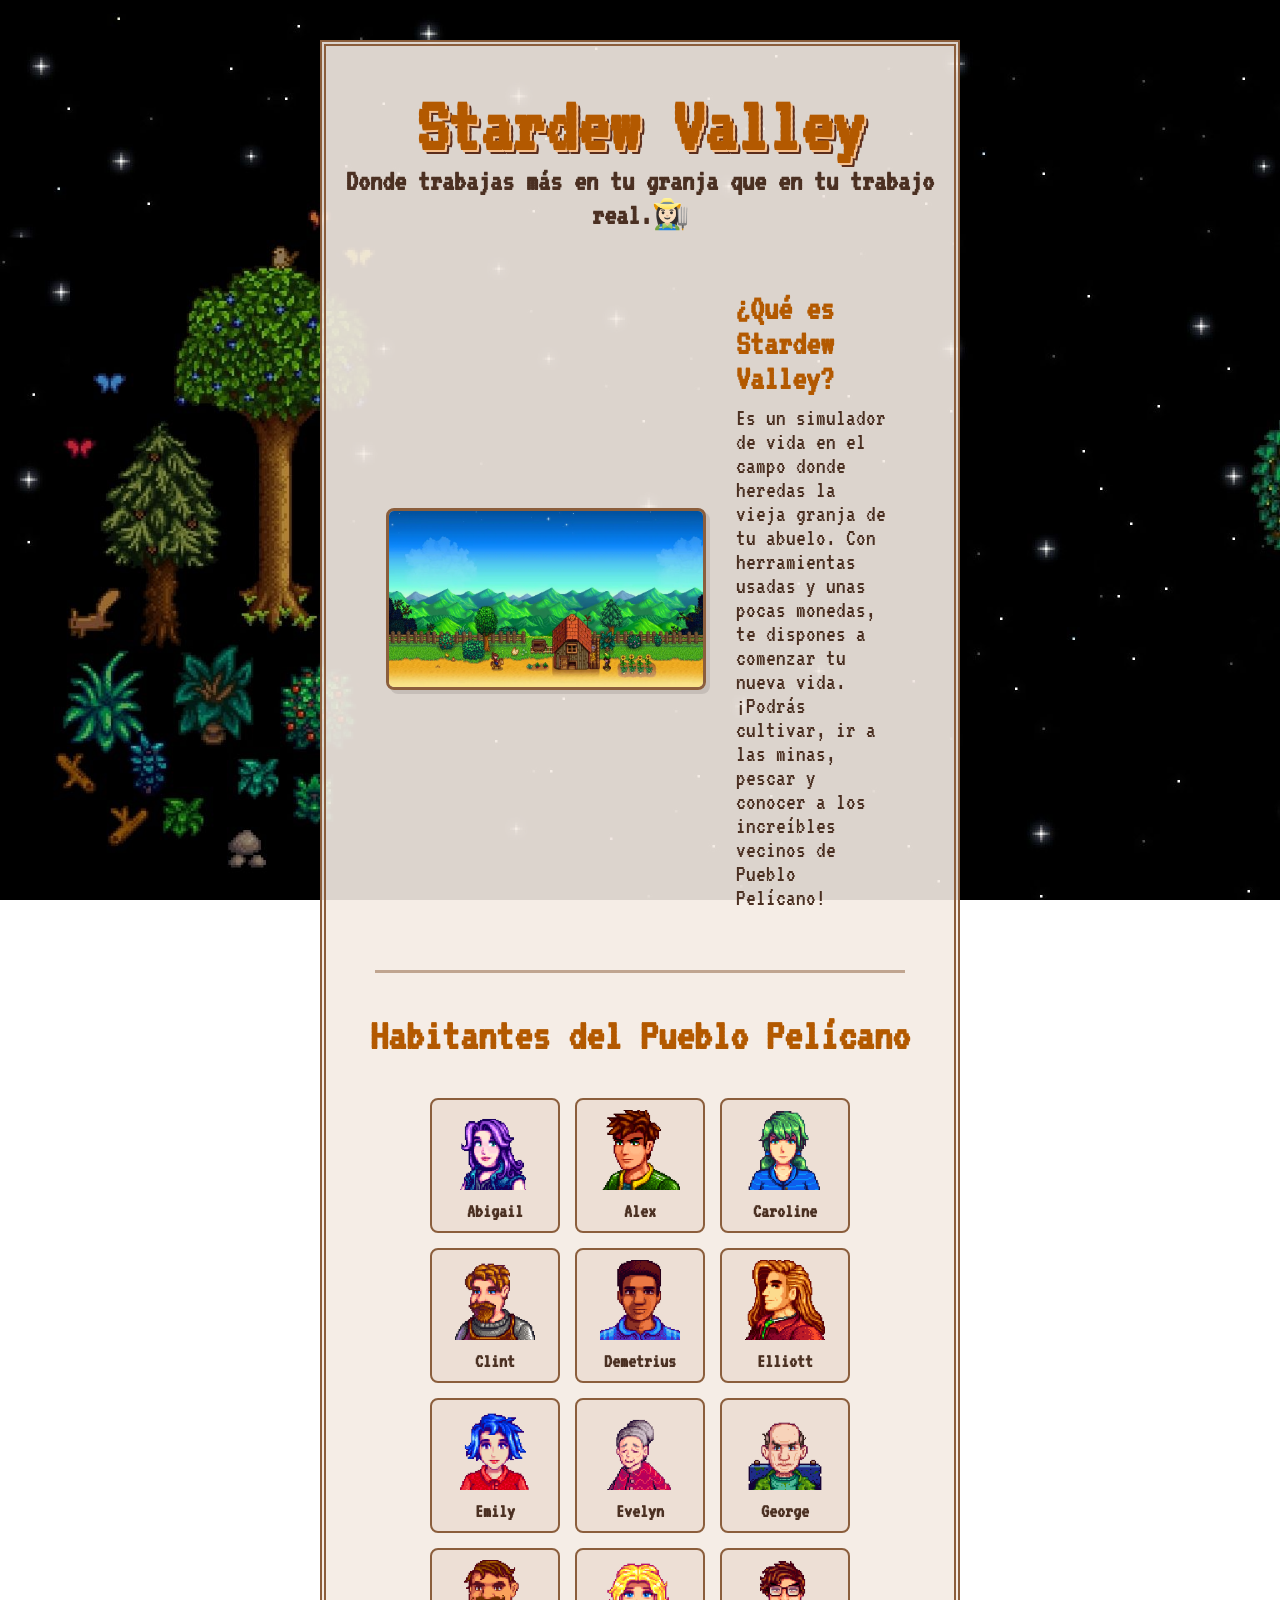
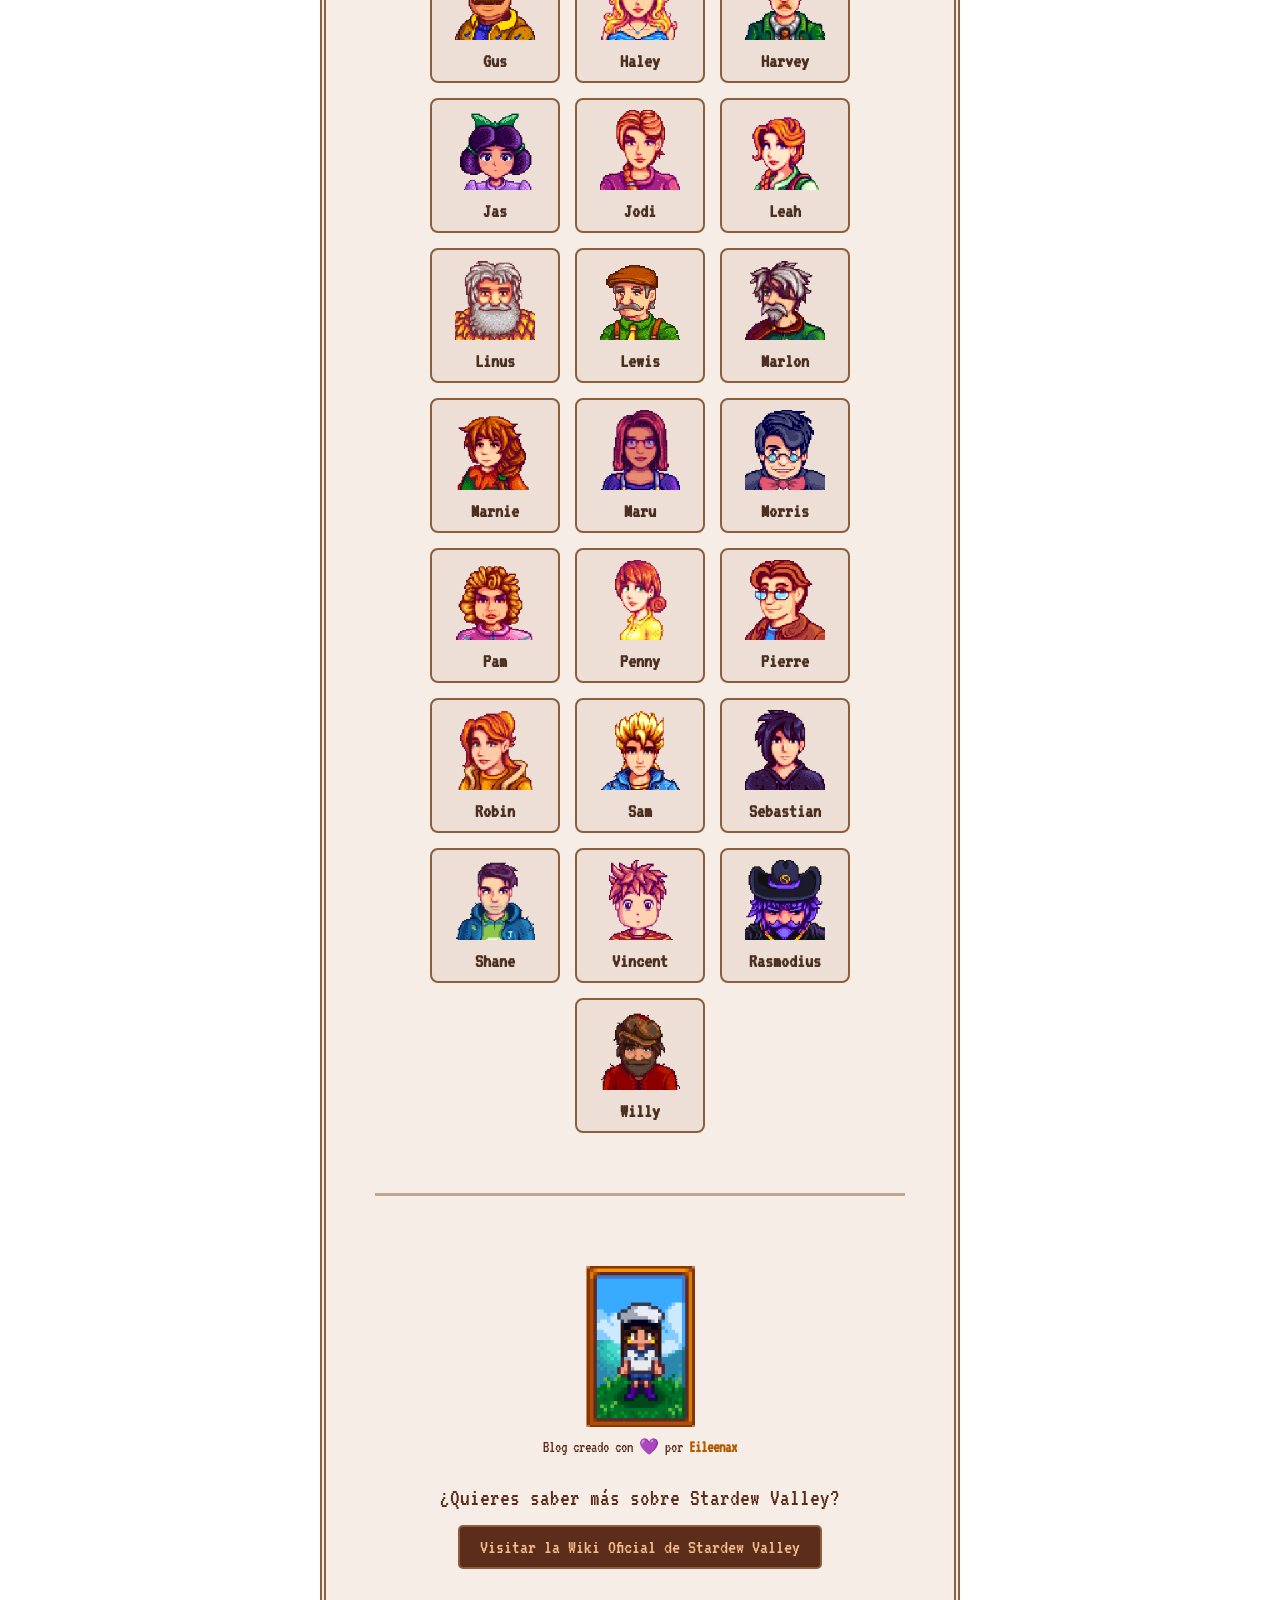
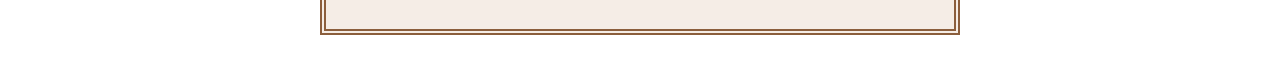
==== index.html @ e1ca267d "estructura principal" ====
<!DOCTYPE html>
<html lang="en">
  <head>
    <meta charset="UTF-8" />
    <meta name="viewport" content="width=device-width, initial-scale=1.0" />
    <title>Stardew Valley</title>
    <link rel="preconnect" href="https://fonts.googleapis.com" />
    <link rel="preconnect" href="https://fonts.gstatic.com" crossorigin />
    <link
      href="https://fonts.googleapis.com/css2?family=VT323&display=swap"
      rel="stylesheet"
    />
    <style>
      * {
        margin: 0; /*para que no haya ningun márgen raro*/
        padding: 0;
        box-sizing: border-box;
      }

      body,
      html {
        background-image: url("imagenes/wp6659276-stardew-valley-desktop-wallpapers.jpg");
        background-size: cover;
        background-attachment: fixed; /* 'fixed' para que mi fondo no se mueva para abajo y quede estático */
        width: 100%;
        min-height: 100vh;
        font-family: "VT323", monospace;
      }

      .div-container {
        /* contenedor principal del blog */
        display: flex;
        flex-direction: column;
        align-items: center;
        width: 50%;
        margin: 40px auto;
        padding: 40px 20px;
        background-color: rgba(
          244,
          236,
          228,
          0.9
        ); /* el color semitransparente para que se vea un poco mi fondo*/
        border: 6px double #8b5e3c; /* bordecito doble para que parezca un cuadro*/
        color: #5c2d1b;
        min-height: 100vh;
      }

      h1 {
        /* título principal con text shadow para que parezca el logo original*/
        font-size: 80px;
        color: #b35900;
        text-shadow: 2px 2px 0px #f7c18e, 4px 4px 0px #5c2d1b;
        text-align: center;
      }

      h2.subtitulo {
        font-size: 30px;
        color: #4b3022;
        margin-bottom: 20px;
        text-align: center;
      }

      /* información principal y la imagen al lado utilizando una flexbox */
      .seccion-info {
        display: flex;
        align-items: center;
        gap: 30px;
        margin-top: 20px;
        padding: 20px 40px;
      }

      .imagen-lateral img {
        width: 320px;
        border: 3px solid #8b5e3c;
        border-radius: 8px;
        box-shadow: 4px 4px 0px rgba(0, 0, 0, 0.1);
      }

      .texto-info {
        text-align: left;
        color: #4b3022;
        font-size: 24px;
      }

      .texto-info h3 {
        color: #b35900;
        font-size: 35px;
        margin-bottom: 10px;
      }

      .separador {
        /* línea marrón para separar secciones */
        border: 0;
        height: 3px;
        background: #8b5e3c;
        margin: 40px auto;
        width: 90%;
        opacity: 0.5;
      }

      .titulo-personajes {
        color: #b35900;
        font-size: 45px;
        margin-bottom: 20px;
      }

      .contenedor-personajes {
        /*galeria de personajes, usando flex wrap para que pasen de fila automático */
        display: flex;
        flex-wrap: wrap;
        justify-content: center;
        gap: 15px;
        width: 100%;
        padding: 20px;
      }

      .tarjeta {
        /* diseño de cada tarjetita de cada personaje */
        background-color: rgba(139, 69, 19, 0.08);
        border: 2px solid #8b5e3c;
        border-radius: 8px;
        padding: 10px;
        width: 130px;
        text-align: center;
        transition: all 0.3s ease; /* transición suave para el efecto hover */
        cursor: pointer;
      }

      .tarjeta:hover {
        /*efecto al pasar el mouse */
        transform: translateY(-10px); /* se levanta un poco */
        background-color: #fff1ad; /* color de fondo amarillito cuando se levanta la tarjeta */
        box-shadow: 0px 10px 15px rgba(0, 0, 0, 0.2);
        border-color: #b35900;
      }

      .tarjeta img {
        /* 'pixelated': evita que la imagen al agrandarse se vea borrosa*/
        width: 80px;
        image-rendering: pixelated;
      }

      .tarjeta p {
        margin-top: 8px;
        color: #4b3022;
        font-size: 20px;
        font-weight: bold;
      }

      .tarjeta:hover p {
        color: #b35900; /* el color del nombre cuando pasa el mouse por encima  */
      }

      .pie-de-pagina {
        /* estilo del footer */
        margin-top: 30px;
        padding-bottom: 20px;
        width: 100%;
        text-align: center;
      }

      .mi-perfil {
        /*mi enlace a github*/
        display: flex;
        flex-direction: column;
        align-items: center;
        gap: 10px;
        margin-bottom: 30px;
      }

      .avatar-autor {
        /* imagen de mi personaje*/
        width: 80px;
        height: auto;
        image-rendering: pixelated;
        border: 2px solid #8b5e3c;
        border-radius: 50%;
        background-color: rgba(255, 255, 255, 0.3);
        padding: 5px;
      }

      .mi-perfil a {
        color: #b35900;
        text-decoration: none; /*le quito el subrayado azul feo q trae por defecto*/
        font-weight: bold; /* negrita*/
        border-bottom: 2px solid transparent; /*crea un borde invisible debajo del nombre*/
        transition: 0.3s; /* que la transición del color y el borde sea de 0.3seg, osea, suave*/
      }

      .mi-perfil a:hover {
        /*linea q aparece debajo de mi nombre al pasar el mouse*/
        border-bottom: 2px solid #b35900;
      }

      .wiki-info p {
        font-size: 24px;
        margin-bottom: 15px;
      }

      .boton-wiki {
        /* botón para ir a la wiki*/
        display: inline-block;
        background-color: #5c2d1b;
        color: #f7c18e !important;
        padding: 10px 20px;
        text-decoration: none;
        border-radius: 5px;
        border: 2px solid #8b5e3c;
        font-size: 20px;
        transition: 0.3s;
      }

      .boton-wiki:hover {
        background-color: #b35900;
        transform: scale(1.1); /*efecto de pulso al pasar el mouse */
      }
    </style>
  </head>
  <body>
    <div class="div-container">
      <h1>Stardew Valley</h1>
      <h2 class="subtitulo">
        Donde trabajas más en tu granja que en tu trabajo real.👩🏻‍🌾
      </h2>

      <section class="seccion-info">
        <div class="imagen-lateral">
          <img
            src="imagenes/stardew-valley-1920-x-1080-background-m8ab866rcwsuisuk.jpg"
            alt="Granja"
          />
        </div>
        <div class="texto-info">
          <h3>¿Qué es Stardew Valley?</h3>
          <p>
            Es un simulador de vida en el campo donde heredas la vieja granja de
            tu abuelo. Con herramientas usadas y unas pocas monedas, te dispones
            a comenzar tu nueva vida.
          </p>
          <p>
            ¡Podrás cultivar, ir a las minas, pescar y conocer a los increíbles
            vecinos de Pueblo Pelícano!
          </p>
        </div>
      </section>

      <hr class="separador" />

      <h2 class="titulo-personajes">Habitantes del Pueblo Pelícano</h2>

      <div class="contenedor-personajes">
        <div class="tarjeta">
          <img src="imagenes/120px-Abigail_Blush.png" />
          <p>Abigail</p>
        </div>
        <div class="tarjeta">
          <img src="imagenes/120px-Alex_Neutral.png" />
          <p>Alex</p>
        </div>
        <div class="tarjeta">
          <img src="imagenes/120px-Caroline_Neutral.png" />
          <p>Caroline</p>
        </div>
        <div class="tarjeta">
          <img src="imagenes/120px-Clint.png" />
          <p>Clint</p>
        </div>
        <div class="tarjeta">
          <img src="imagenes/120px-Demetrius_Neutral.png" />
          <p>Demetrius</p>
        </div>
        <div class="tarjeta">
          <img src="imagenes/120px-Elliott_Neutral.png" />
          <p>Elliott</p>
        </div>
        <div class="tarjeta">
          <img src="imagenes/120px-Emily_Neutral.png" />
          <p>Emily</p>
        </div>
        <div class="tarjeta">
          <img src="imagenes/120px-Evelyn_Neutral.png" />
          <p>Evelyn</p>
        </div>
        <div class="tarjeta">
          <img src="imagenes/120px-George.png" />
          <p>George</p>
        </div>
        <div class="tarjeta">
          <img src="imagenes/120px-Gus_Neutral.png" />
          <p>Gus</p>
        </div>
        <div class="tarjeta">
          <img src="imagenes/120px-Haley_Neutral.png" />
          <p>Haley</p>
        </div>
        <div class="tarjeta">
          <img src="imagenes/120px-Harvey_Neutral.png" />
          <p>Harvey</p>
        </div>
        <div class="tarjeta">
          <img src="imagenes/120px-Jas_Neutral.png" />
          <p>Jas</p>
        </div>
        <div class="tarjeta">
          <img src="imagenes/120px-Jodi_Neutral.png" />
          <p>Jodi</p>
        </div>
        <div class="tarjeta">
          <img src="imagenes/120px-Leah_Neutral.png" />
          <p>Leah</p>
        </div>
        <div class="tarjeta">
          <img src="imagenes/120px-Linus.png" />
          <p>Linus</p>
        </div>
        <div class="tarjeta">
          <img src="imagenes/Lewis.png" />
          <p>Lewis</p>
        </div>
        <div class="tarjeta">
          <img src="imagenes/120px-Marlon.png" />
          <p>Marlon</p>
        </div>
        <div class="tarjeta">
          <img src="imagenes/120px-Marnie_Neutral.png" />
          <p>Marnie</p>
        </div>
        <div class="tarjeta">
          <img src="imagenes/120px-Maru_Neutral.png" />
          <p>Maru</p>
        </div>
        <div class="tarjeta">
          <img src="imagenes/120px-Morris.png" />
          <p>Morris</p>
        </div>
        <div class="tarjeta">
          <img src="imagenes/120px-Pam_Neutral.png" />
          <p>Pam</p>
        </div>
        <div class="tarjeta">
          <img src="imagenes/120px-Penny_Neutral.png" />
          <p>Penny</p>
        </div>
        <div class="tarjeta">
          <img src="imagenes/120px-Pierre.png" />
          <p>Pierre</p>
        </div>
        <div class="tarjeta">
          <img src="imagenes/120px-Robin_Neutral.png" />
          <p>Robin</p>
        </div>
        <div class="tarjeta">
          <img src="imagenes/120px-Sam_Neutral.png" />
          <p>Sam</p>
        </div>
        <div class="tarjeta">
          <img src="imagenes/120px-Sebastian.png" />
          <p>Sebastian</p>
        </div>
        <div class="tarjeta">
          <img src="imagenes/120px-Shane_Neutral.png" />
          <p>Shane</p>
        </div>
        <div class="tarjeta">
          <img src="imagenes/120px-Vincent_Neutral.png" />
          <p>Vincent</p>
        </div>
        <div class="tarjeta">
          <img src="imagenes/120px-Wizard.png" />
          <p>Rasmodius</p>
        </div>
        <div class="tarjeta">
          <img src="imagenes/120px-Willy.png" />
          <p>Willy</p>
        </div>
      </div>
      <hr class="separador" />

      <footer class="pie-de-pagina">
        <div class="mi-perfil">
          <img src="imagenes/Eileen.png" alt="Mi avatar" />
          <p>
            Blog creado con 💜 por
            <a href="https://github.com/Eileenax" target="_blank">Eileenax</a>
          </p>
        </div>

        <div class="wiki-info">
          <p>¿Quieres saber más sobre Stardew Valley?</p>
          <a
            href="https://es.stardewvalleywiki.com/Stardew_Valley_Wiki"
            target="_blank"
            class="boton-wiki"
          >
            Visitar la Wiki Oficial de Stardew Valley
          </a>
        </div>
      </footer>
    </div>
  </body>
</html>
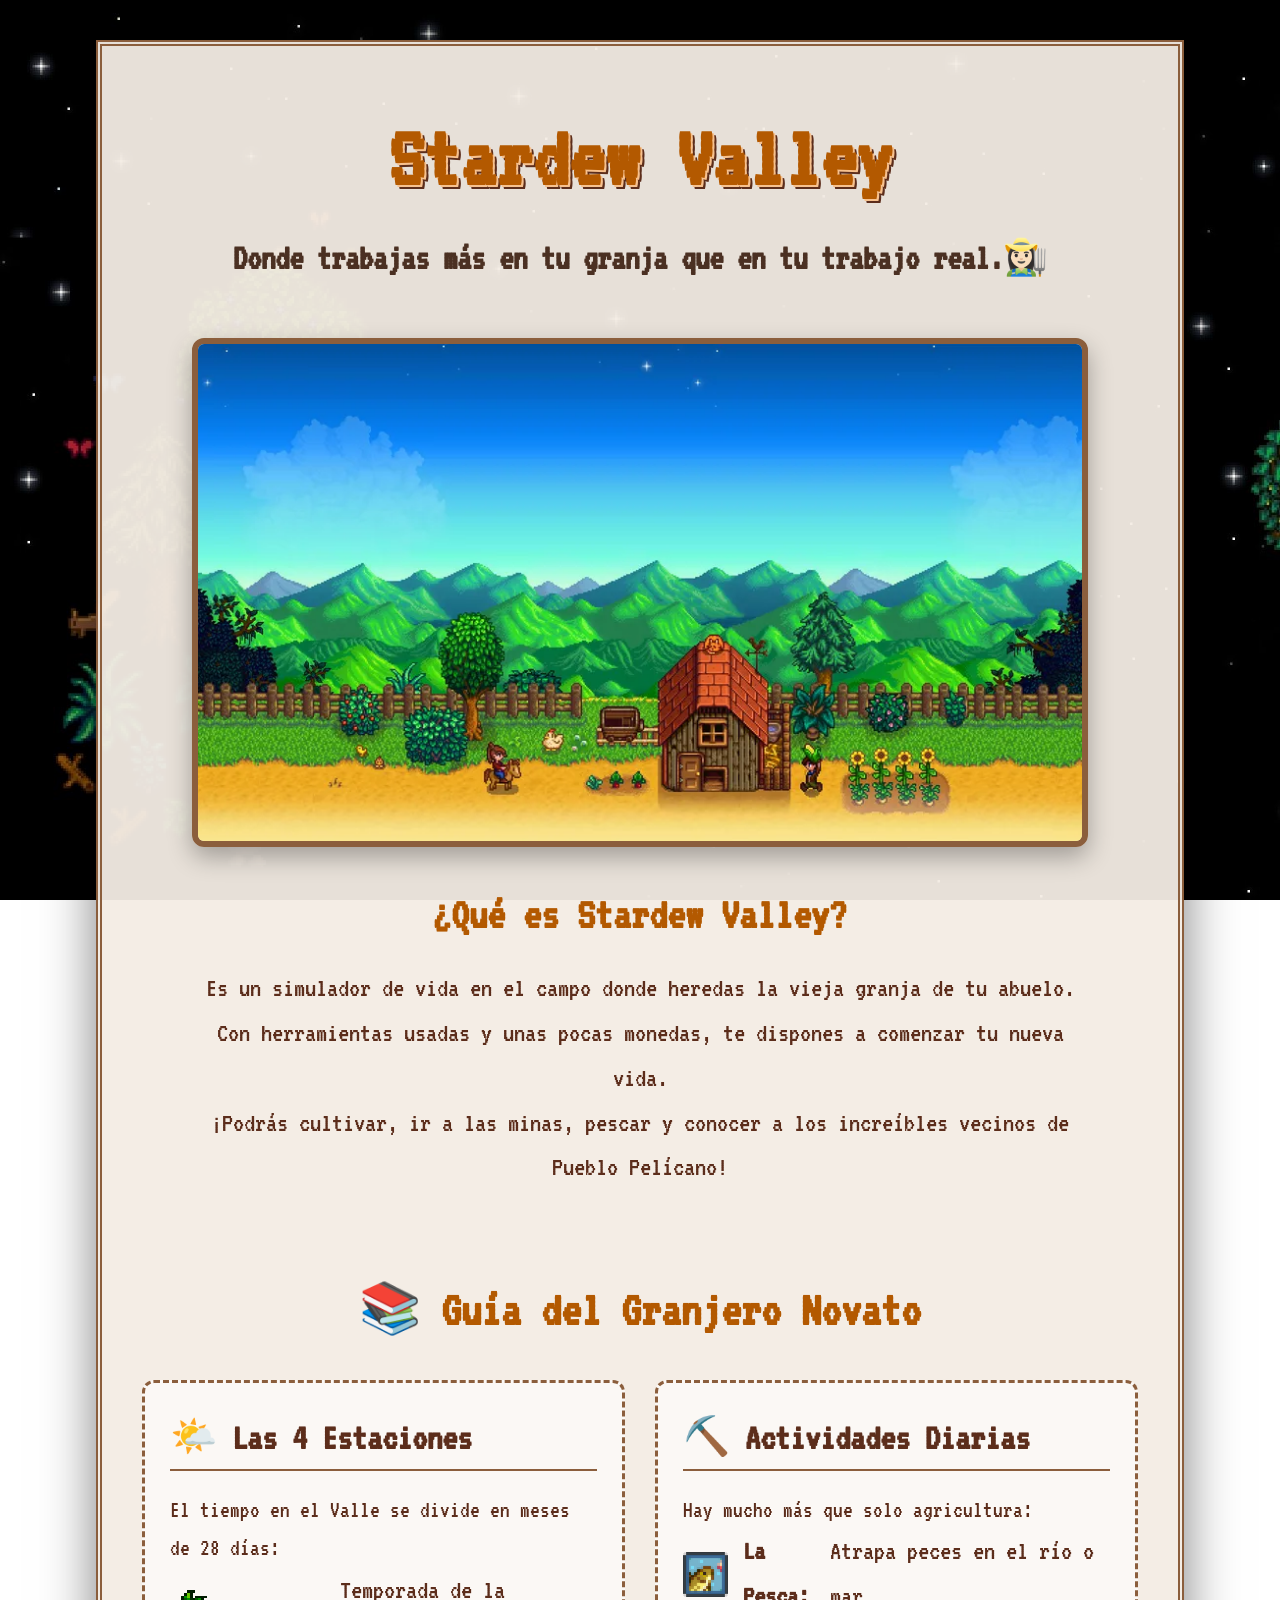
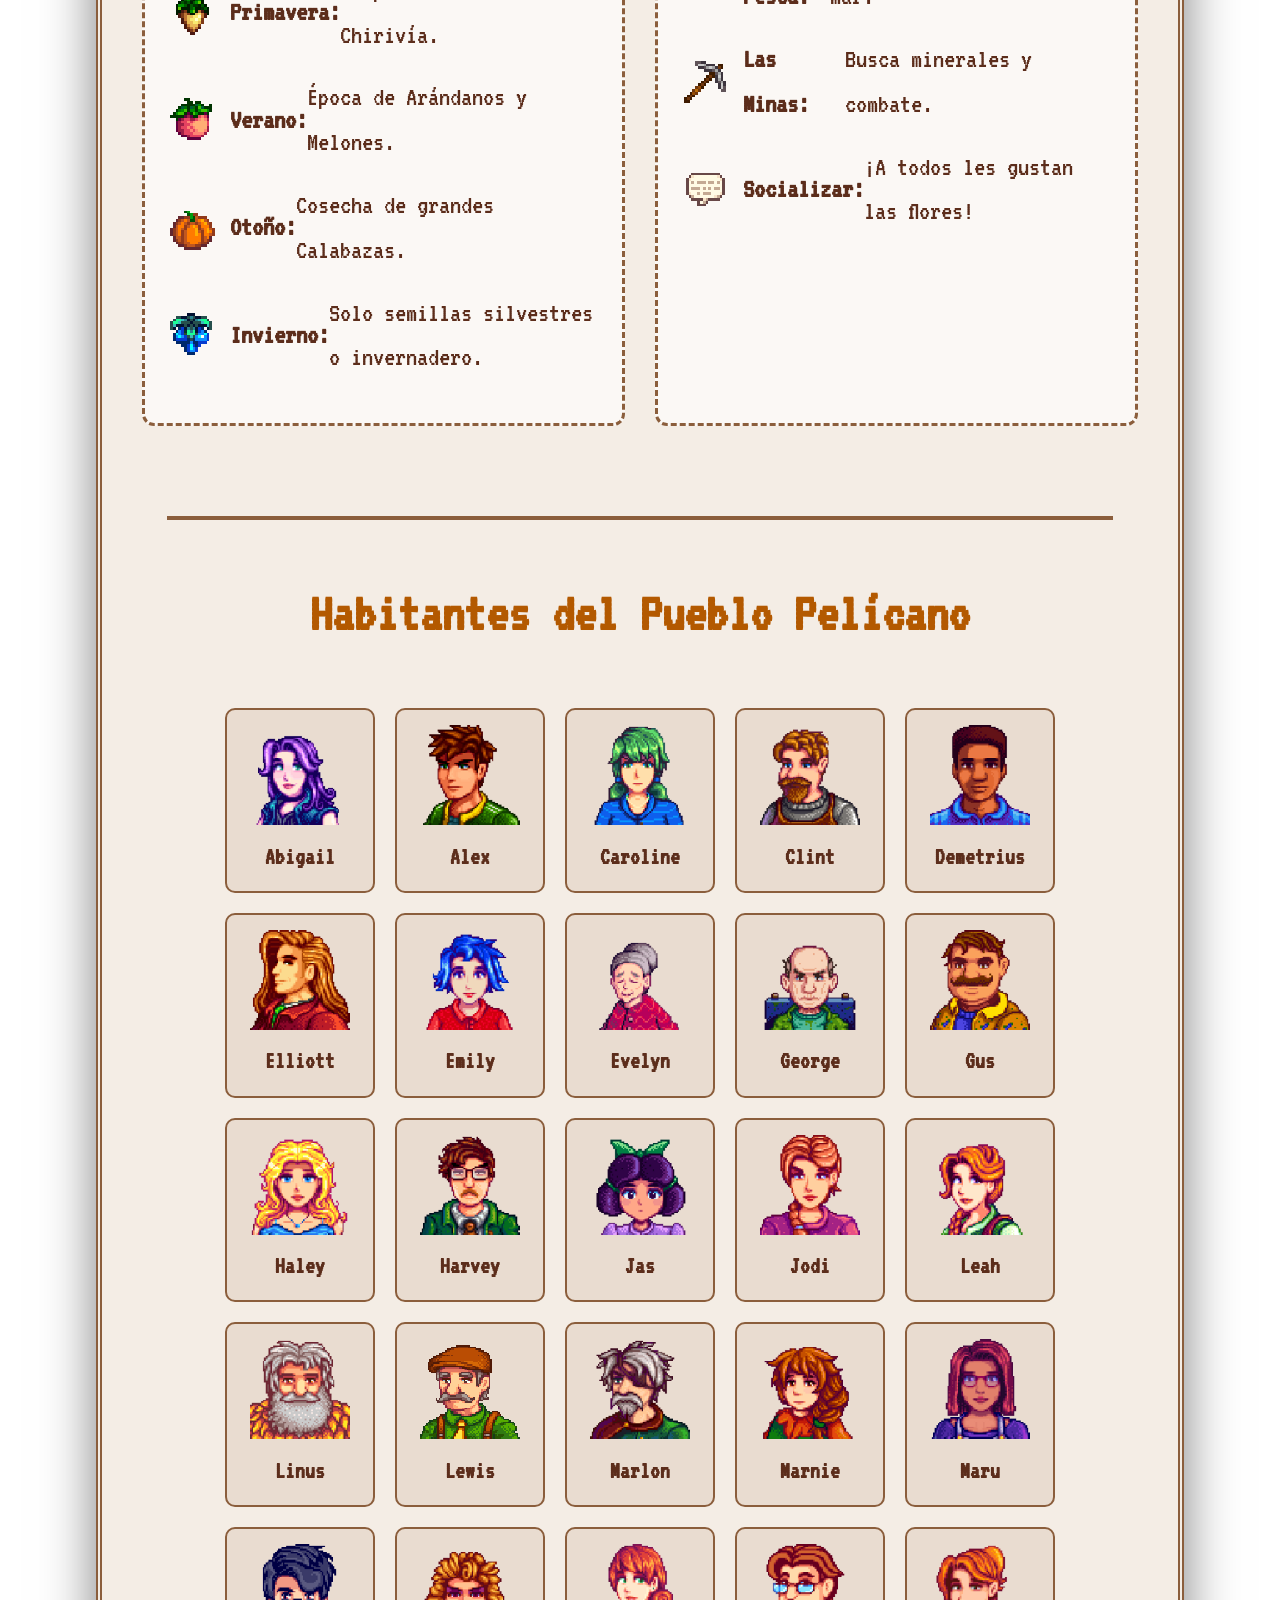
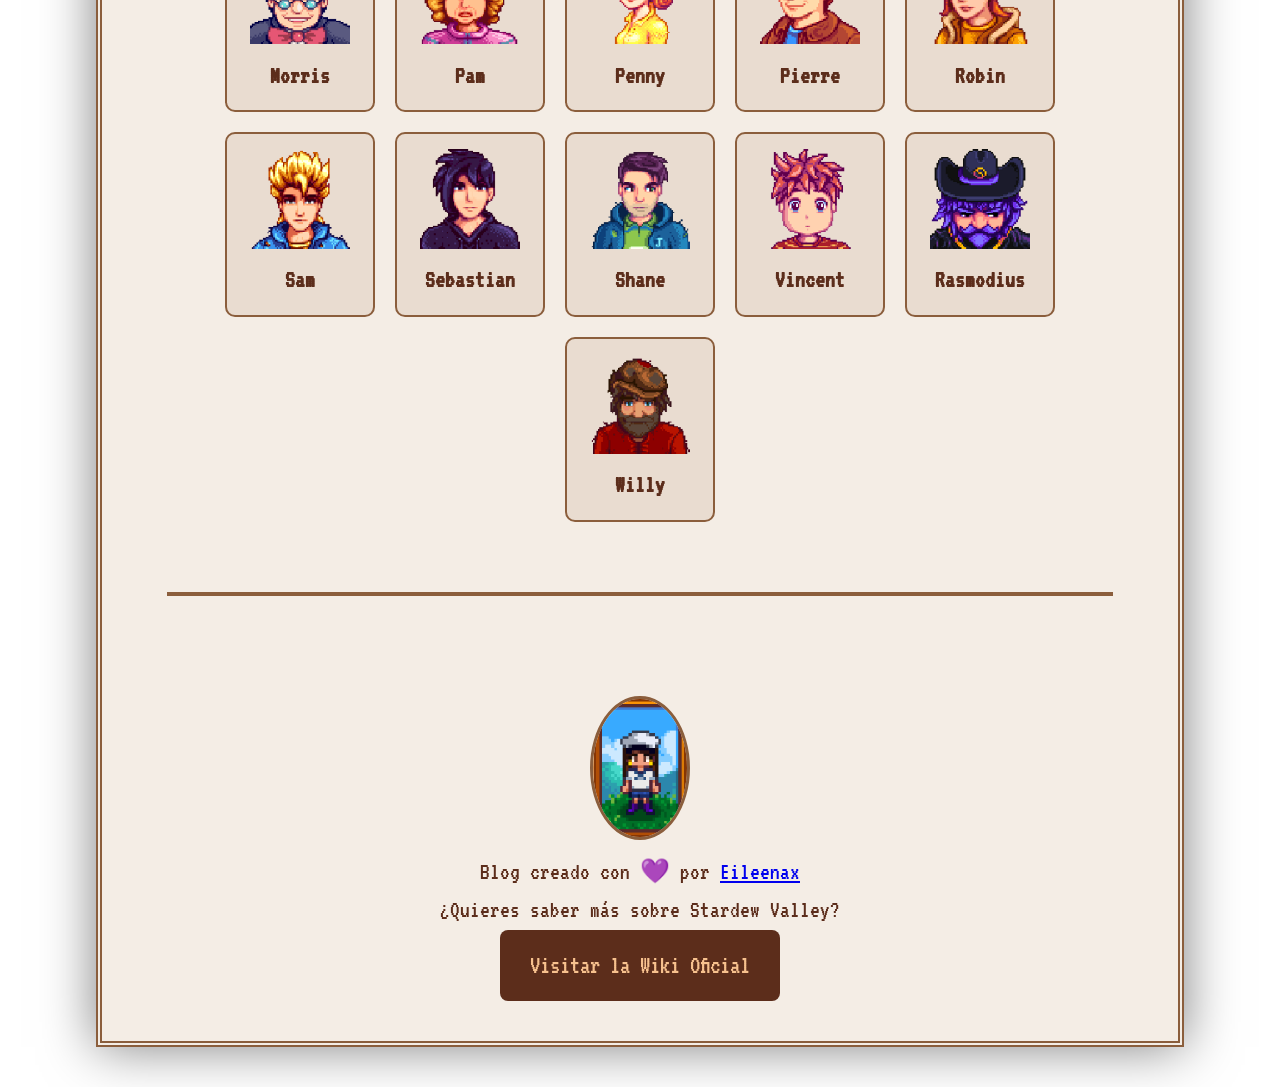
==== commit aed436cd: "nueva sección complementaria información stardew" ====
--- a/index.html
+++ b/index.html
@@ -1,221 +1,16 @@
-<!DOCTYPE html>
+<!doctype html>
 <html lang="en">
   <head>
     <meta charset="UTF-8" />
     <meta name="viewport" content="width=device-width, initial-scale=1.0" />
     <title>Stardew Valley</title>
+    <link rel="stylesheet" href="style.css" />
     <link rel="preconnect" href="https://fonts.googleapis.com" />
     <link rel="preconnect" href="https://fonts.gstatic.com" crossorigin />
     <link
       href="https://fonts.googleapis.com/css2?family=VT323&display=swap"
       rel="stylesheet"
     />
-    <style>
-      * {
-        margin: 0; /*para que no haya ningun márgen raro*/
-        padding: 0;
-        box-sizing: border-box;
-      }
-
-      body,
-      html {
-        background-image: url("imagenes/wp6659276-stardew-valley-desktop-wallpapers.jpg");
-        background-size: cover;
-        background-attachment: fixed; /* 'fixed' para que mi fondo no se mueva para abajo y quede estático */
-        width: 100%;
-        min-height: 100vh;
-        font-family: "VT323", monospace;
-      }
-
-      .div-container {
-        /* contenedor principal del blog */
-        display: flex;
-        flex-direction: column;
-        align-items: center;
-        width: 50%;
-        margin: 40px auto;
-        padding: 40px 20px;
-        background-color: rgba(
-          244,
-          236,
-          228,
-          0.9
-        ); /* el color semitransparente para que se vea un poco mi fondo*/
-        border: 6px double #8b5e3c; /* bordecito doble para que parezca un cuadro*/
-        color: #5c2d1b;
-        min-height: 100vh;
-      }
-
-      h1 {
-        /* título principal con text shadow para que parezca el logo original*/
-        font-size: 80px;
-        color: #b35900;
-        text-shadow: 2px 2px 0px #f7c18e, 4px 4px 0px #5c2d1b;
-        text-align: center;
-      }
-
-      h2.subtitulo {
-        font-size: 30px;
-        color: #4b3022;
-        margin-bottom: 20px;
-        text-align: center;
-      }
-
-      /* información principal y la imagen al lado utilizando una flexbox */
-      .seccion-info {
-        display: flex;
-        align-items: center;
-        gap: 30px;
-        margin-top: 20px;
-        padding: 20px 40px;
-      }
-
-      .imagen-lateral img {
-        width: 320px;
-        border: 3px solid #8b5e3c;
-        border-radius: 8px;
-        box-shadow: 4px 4px 0px rgba(0, 0, 0, 0.1);
-      }
-
-      .texto-info {
-        text-align: left;
-        color: #4b3022;
-        font-size: 24px;
-      }
-
-      .texto-info h3 {
-        color: #b35900;
-        font-size: 35px;
-        margin-bottom: 10px;
-      }
-
-      .separador {
-        /* línea marrón para separar secciones */
-        border: 0;
-        height: 3px;
-        background: #8b5e3c;
-        margin: 40px auto;
-        width: 90%;
-        opacity: 0.5;
-      }
-
-      .titulo-personajes {
-        color: #b35900;
-        font-size: 45px;
-        margin-bottom: 20px;
-      }
-
-      .contenedor-personajes {
-        /*galeria de personajes, usando flex wrap para que pasen de fila automático */
-        display: flex;
-        flex-wrap: wrap;
-        justify-content: center;
-        gap: 15px;
-        width: 100%;
-        padding: 20px;
-      }
-
-      .tarjeta {
-        /* diseño de cada tarjetita de cada personaje */
-        background-color: rgba(139, 69, 19, 0.08);
-        border: 2px solid #8b5e3c;
-        border-radius: 8px;
-        padding: 10px;
-        width: 130px;
-        text-align: center;
-        transition: all 0.3s ease; /* transición suave para el efecto hover */
-        cursor: pointer;
-      }
-
-      .tarjeta:hover {
-        /*efecto al pasar el mouse */
-        transform: translateY(-10px); /* se levanta un poco */
-        background-color: #fff1ad; /* color de fondo amarillito cuando se levanta la tarjeta */
-        box-shadow: 0px 10px 15px rgba(0, 0, 0, 0.2);
-        border-color: #b35900;
-      }
-
-      .tarjeta img {
-        /* 'pixelated': evita que la imagen al agrandarse se vea borrosa*/
-        width: 80px;
-        image-rendering: pixelated;
-      }
-
-      .tarjeta p {
-        margin-top: 8px;
-        color: #4b3022;
-        font-size: 20px;
-        font-weight: bold;
-      }
-
-      .tarjeta:hover p {
-        color: #b35900; /* el color del nombre cuando pasa el mouse por encima  */
-      }
-
-      .pie-de-pagina {
-        /* estilo del footer */
-        margin-top: 30px;
-        padding-bottom: 20px;
-        width: 100%;
-        text-align: center;
-      }
-
-      .mi-perfil {
-        /*mi enlace a github*/
-        display: flex;
-        flex-direction: column;
-        align-items: center;
-        gap: 10px;
-        margin-bottom: 30px;
-      }
-
-      .avatar-autor {
-        /* imagen de mi personaje*/
-        width: 80px;
-        height: auto;
-        image-rendering: pixelated;
-        border: 2px solid #8b5e3c;
-        border-radius: 50%;
-        background-color: rgba(255, 255, 255, 0.3);
-        padding: 5px;
-      }
-
-      .mi-perfil a {
-        color: #b35900;
-        text-decoration: none; /*le quito el subrayado azul feo q trae por defecto*/
-        font-weight: bold; /* negrita*/
-        border-bottom: 2px solid transparent; /*crea un borde invisible debajo del nombre*/
-        transition: 0.3s; /* que la transición del color y el borde sea de 0.3seg, osea, suave*/
-      }
-
-      .mi-perfil a:hover {
-        /*linea q aparece debajo de mi nombre al pasar el mouse*/
-        border-bottom: 2px solid #b35900;
-      }
-
-      .wiki-info p {
-        font-size: 24px;
-        margin-bottom: 15px;
-      }
-
-      .boton-wiki {
-        /* botón para ir a la wiki*/
-        display: inline-block;
-        background-color: #5c2d1b;
-        color: #f7c18e !important;
-        padding: 10px 20px;
-        text-decoration: none;
-        border-radius: 5px;
-        border: 2px solid #8b5e3c;
-        font-size: 20px;
-        transition: 0.3s;
-      }
-
-      .boton-wiki:hover {
-        background-color: #b35900;
-        transform: scale(1.1); /*efecto de pulso al pasar el mouse */
-      }
-    </style>
   </head>
   <body>
     <div class="div-container">
@@ -224,14 +19,14 @@
         Donde trabajas más en tu granja que en tu trabajo real.👩🏻‍🌾
       </h2>
 
-      <section class="seccion-info">
-        <div class="imagen-lateral">
+      <section class="seccion-visual-principal">
+        <div class="contenedor-imagen-grande">
           <img
             src="imagenes/stardew-valley-1920-x-1080-background-m8ab866rcwsuisuk.jpg"
-            alt="Granja"
+            alt="Granja Stardew Valley"
           />
         </div>
-        <div class="texto-info">
+        <div class="texto-info-centrado">
           <h3>¿Qué es Stardew Valley?</h3>
           <p>
             Es un simulador de vida en el campo donde heredas la vieja granja de
@@ -245,10 +40,55 @@
         </div>
       </section>
 
+      <section class="guia-granjero">
+        <h2 class="titulo-seccion">📚 Guía del Granjero Novato</h2>
+        <div class="bloques-guia">
+          <article class="tarjeta-guia">
+            <h3>🌤️ Las 4 Estaciones</h3>
+            <p>El tiempo en el Valle se divide en meses de 28 días:</p>
+            <ul>
+              <li>
+                <img src="imagenes/chirivia.png" alt="chirivia" />
+                <strong>Primavera:</strong> Temporada de la Chirivía.
+              </li>
+              <li>
+                <img src="imagenes/Melon.png" alt="melon" />
+                <strong>Verano:</strong> Época de Arándanos y Melones.
+              </li>
+              <li>
+                <img src="imagenes/Pumpkin.png" alt="calabaza" />
+                <strong>Otoño:</strong> Cosecha de grandes Calabazas.
+              </li>
+              <li>
+                <img src="imagenes/Crystal_Fruit.png" alt="fruta-invierno" />
+                <strong>Invierno:</strong> Solo semillas silvestres o
+                invernadero.
+              </li>
+            </ul>
+          </article>
+          <article class="tarjeta-guia">
+            <h3>⛏️ Actividades Diarias</h3>
+            <p>Hay mucho más que solo agricultura:</p>
+            <ul>
+              <li>
+                <img src="imagenes/pesca.png" alt="pesca" />
+                <strong>La Pesca:</strong> Atrapa peces en el río o mar.
+              </li>
+              <li>
+                <img src="imagenes/pico.png" alt="pico" />
+                <strong>Las Minas:</strong> Busca minerales y combate.
+              </li>
+              <li>
+                <img src="imagenes/social.png" alt="social" />
+                <strong>Socializar:</strong> ¡A todos les gustan las flores!
+              </li>
+            </ul>
+          </article>
+        </div>
+      </section>
+
       <hr class="separador" />
-
       <h2 class="titulo-personajes">Habitantes del Pueblo Pelícano</h2>
-
       <div class="contenedor-personajes">
         <div class="tarjeta">
           <img src="imagenes/120px-Abigail_Blush.png" />
@@ -375,26 +215,24 @@
           <p>Willy</p>
         </div>
       </div>
+
       <hr class="separador" />
-
       <footer class="pie-de-pagina">
         <div class="mi-perfil">
-          <img src="imagenes/Eileen.png" alt="Mi avatar" />
+          <img src="imagenes/Eileen.png" alt="Mi avatar" class="avatar-autor" />
           <p>
             Blog creado con 💜 por
             <a href="https://github.com/Eileenax" target="_blank">Eileenax</a>
           </p>
         </div>
-
         <div class="wiki-info">
           <p>¿Quieres saber más sobre Stardew Valley?</p>
           <a
             href="https://es.stardewvalleywiki.com/Stardew_Valley_Wiki"
             target="_blank"
             class="boton-wiki"
+            >Visitar la Wiki Oficial</a
           >
-            Visitar la Wiki Oficial de Stardew Valley
-          </a>
         </div>
       </footer>
     </div>
--- a/style.css
+++ b/style.css
@@ -0,0 +1,213 @@
+* {
+  margin: 0;
+  padding: 0;
+  box-sizing: border-box;
+}
+
+body,
+html {
+  background-image: url("imagenes/wp6659276-stardew-valley-desktop-wallpapers.jpg");
+  background-size: cover;
+  background-attachment: fixed;
+  width: 100%;
+  min-height: 100vh;
+  font-family: "VT323", monospace;
+  font-size: 24px;
+  line-height: 1.6;
+}
+
+.div-container {
+  display: flex;
+  flex-direction: column;
+  align-items: center;
+  width: 85%;
+  max-width: 1200px;
+  margin: 40px auto;
+  padding: 40px;
+  background-color: rgba(244, 236, 228, 0.95);
+  border: 6px double #8b5e3c;
+  color: #5c2d1b;
+  min-height: 100vh;
+  box-shadow: 0 0 50px rgba(0, 0, 0, 0.5);
+}
+
+h1 {
+  font-size: 90px;
+  color: #b35900;
+  text-shadow:
+    2px 2px 0px #f7c18e,
+    4px 4px 0px #5c2d1b;
+  text-align: center;
+}
+
+.subtitulo {
+  font-size: 36px;
+  color: #4b3022;
+  margin-bottom: 30px;
+  text-align: center;
+}
+
+.seccion-visual-principal {
+  width: 100%;
+  text-align: center;
+  margin-bottom: 40px;
+}
+
+.contenedor-imagen-grande img {
+  width: 90%;
+  max-width: 950px;
+  border: 6px solid #8b5e3c;
+  border-radius: 12px;
+  box-shadow: 0 10px 25px rgba(0, 0, 0, 0.3);
+  margin: 20px 0;
+}
+
+.texto-info-centrado {
+  max-width: 900px;
+  margin: 0 auto;
+  font-size: 28px;
+}
+
+.texto-info-centrado h3 {
+  color: #b35900;
+  font-size: 45px;
+  margin-bottom: 15px;
+}
+
+.guia-granjero {
+  width: 100%;
+  margin: 40px 0;
+}
+
+.titulo-seccion {
+  color: #b35900;
+  font-size: 50px;
+  margin-bottom: 30px;
+  text-align: center;
+}
+
+.bloques-guia {
+  display: flex;
+  flex-wrap: wrap;
+  gap: 30px;
+  justify-content: center;
+}
+
+.tarjeta-guia {
+  background-color: rgba(255, 255, 255, 0.6);
+  border: 3px dashed #8b5e3c;
+  padding: 25px;
+  border-radius: 12px;
+  flex: 1;
+  min-width: 320px;
+}
+
+.tarjeta-guia h3 {
+  color: #5c2d1b;
+  font-size: 38px;
+  margin-bottom: 20px;
+  border-bottom: 2px solid #8b5e3c;
+}
+
+.tarjeta-guia ul li {
+  display: flex;
+  align-items: center;
+  margin-bottom: 18px;
+  font-size: 28px;
+}
+
+.tarjeta-guia ul li img {
+  width: 45px;
+  height: 45px;
+  margin-right: 15px;
+  image-rendering: pixelated;
+}
+
+.separador {
+  border: 0;
+  height: 4px;
+  background: #8b5e3c;
+  margin: 50px auto;
+  width: 95%;
+}
+
+.titulo-personajes {
+  color: #b35900;
+  font-size: 55px;
+  margin-bottom: 30px;
+  text-align: center;
+}
+
+.contenedor-personajes {
+  display: flex;
+  flex-wrap: wrap;
+  justify-content: center;
+  gap: 20px;
+  padding: 20px;
+}
+
+.tarjeta {
+  background-color: rgba(139, 69, 19, 0.1);
+  border: 2px solid #8b5e3c;
+  border-radius: 10px;
+  padding: 15px;
+  width: 150px;
+  text-align: center;
+  transition: transform 0.3s;
+}
+
+.tarjeta:hover {
+  transform: scale(1.1);
+  background-color: #fff1ad;
+}
+
+.tarjeta img {
+  width: 100px;
+  image-rendering: pixelated;
+}
+
+.tarjeta p {
+  font-size: 24px;
+  font-weight: bold;
+}
+
+.pie-de-pagina {
+  margin-top: 50px;
+  text-align: center;
+}
+
+.avatar-autor {
+  width: 100px;
+  border-radius: 50%;
+  border: 3px solid #8b5e3c;
+  image-rendering: pixelated;
+}
+
+.boton-wiki {
+  display: inline-block;
+  background-color: #5c2d1b;
+  color: #f7c18e !important;
+  padding: 15px 30px;
+  text-decoration: none;
+  border-radius: 8px;
+  font-size: 26px;
+  transition: 0.3s;
+}
+
+.boton-wiki:hover {
+  background-color: #b35900;
+  transform: translateY(-5px);
+}
+
+@media (max-width: 768px) {
+  .div-container {
+    width: 95%;
+    padding: 20px;
+  }
+  h1 {
+    font-size: 50px;
+  }
+  .tarjeta-guia {
+    min-width: 100%;
+  }
+}
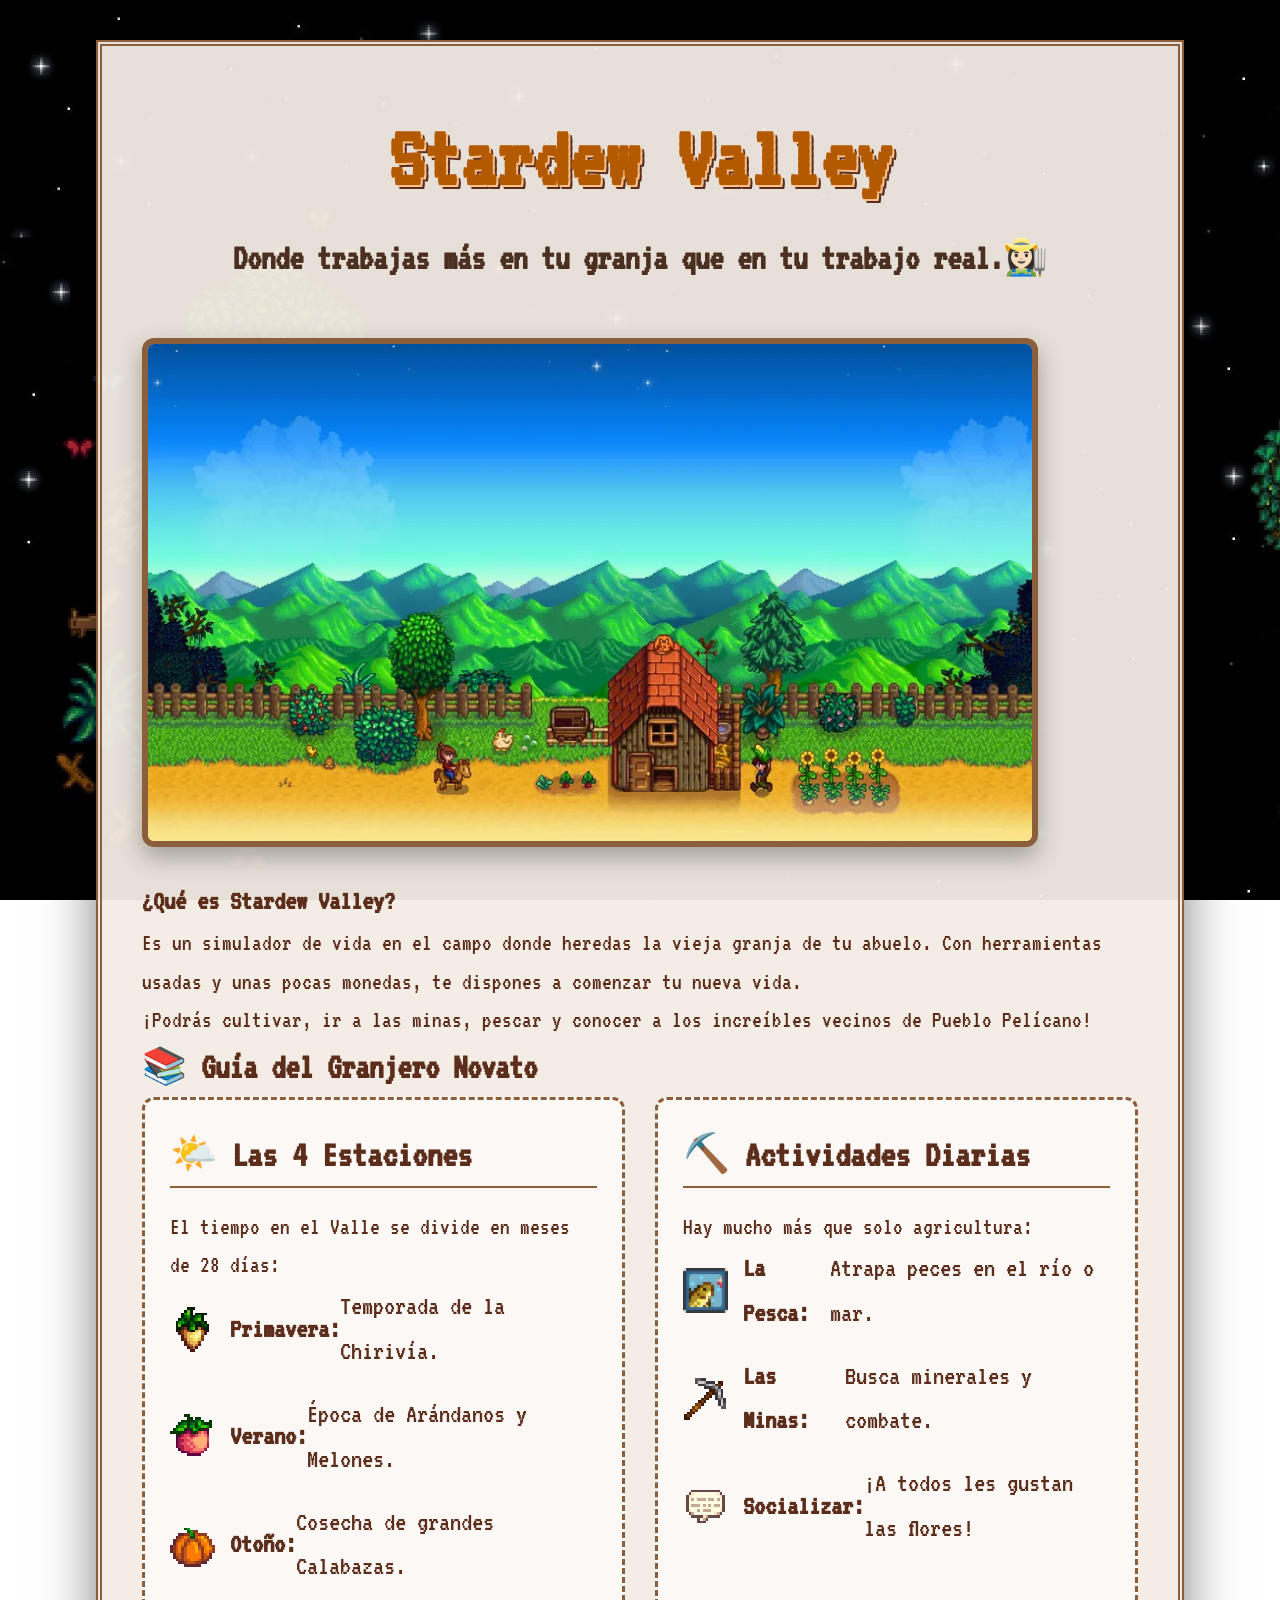
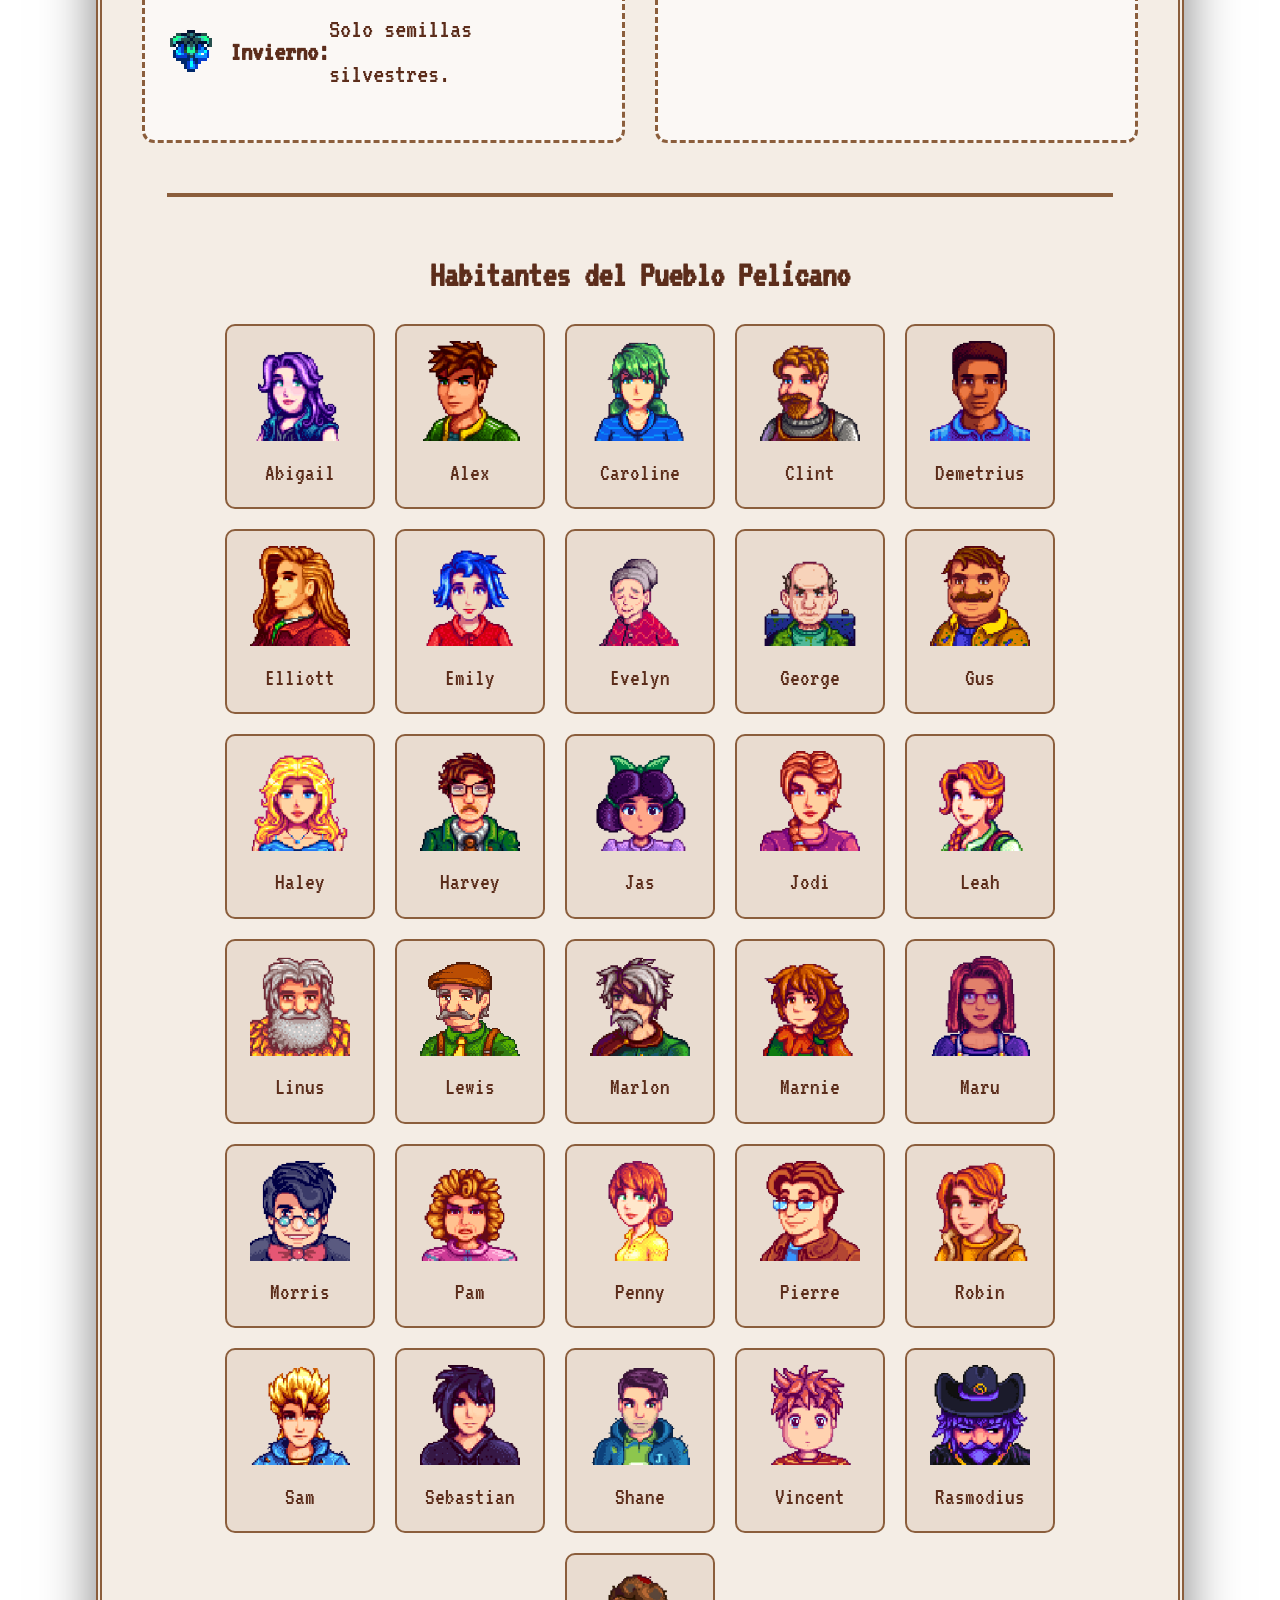
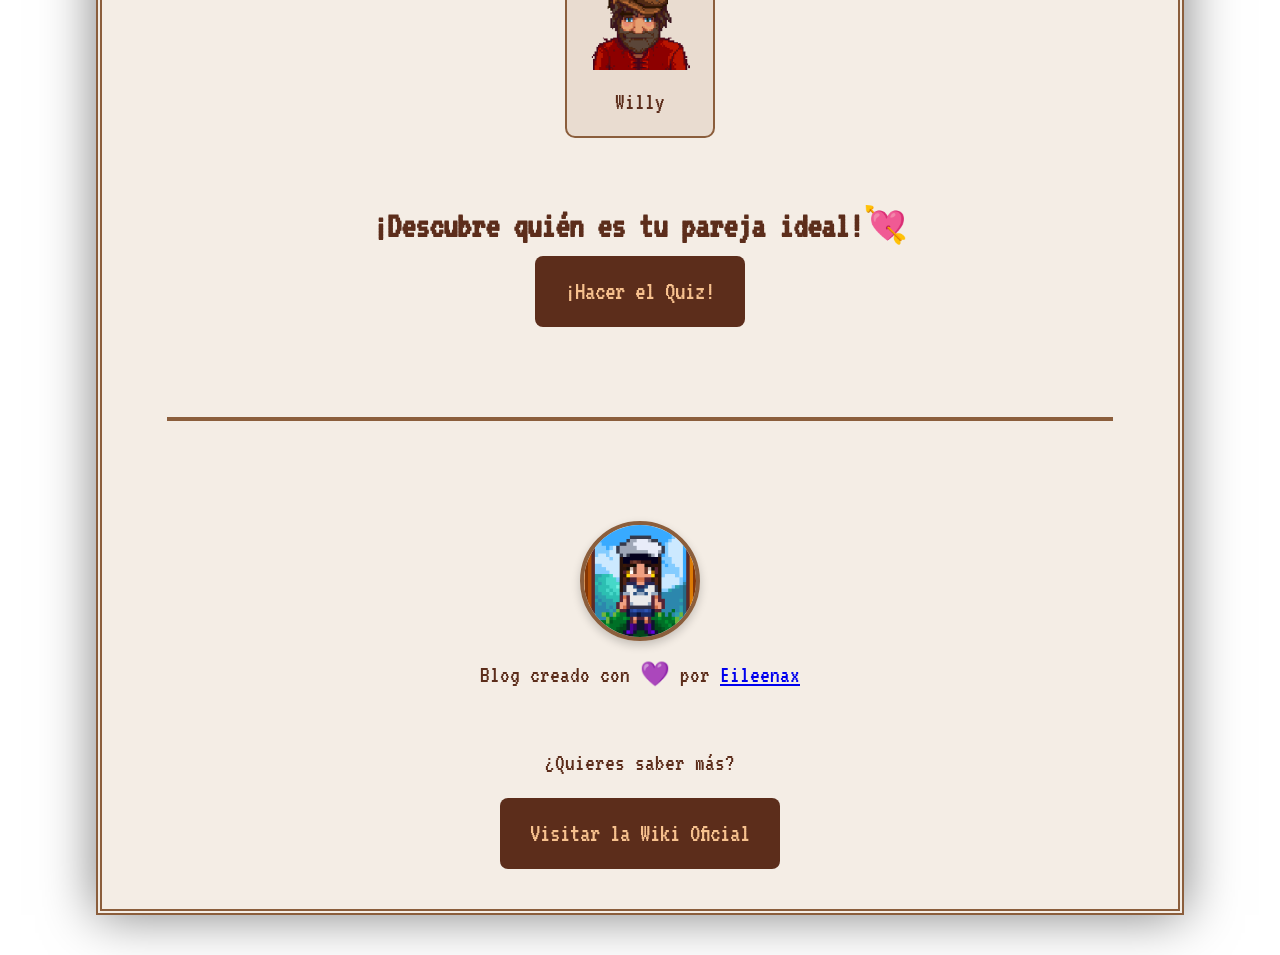
==== commit 5c6df4b3: "quiz terminado" ====
--- a/index.html
+++ b/index.html
@@ -1,9 +1,9 @@
 <!doctype html>
-<html lang="en">
+<html lang="es">
   <head>
     <meta charset="UTF-8" />
     <meta name="viewport" content="width=device-width, initial-scale=1.0" />
-    <title>Stardew Valley</title>
+    <title>Stardew Valley - Blog de Eileen</title>
     <link rel="stylesheet" href="style.css" />
     <link rel="preconnect" href="https://fonts.googleapis.com" />
     <link rel="preconnect" href="https://fonts.gstatic.com" crossorigin />
@@ -11,6 +11,7 @@
       href="https://fonts.googleapis.com/css2?family=VT323&display=swap"
       rel="stylesheet"
     />
+    <link rel="icon" type="image/png" href="imagenes/256x256.png" />
   </head>
   <body>
     <div class="div-container">
@@ -61,11 +62,11 @@
               </li>
               <li>
                 <img src="imagenes/Crystal_Fruit.png" alt="fruta-invierno" />
-                <strong>Invierno:</strong> Solo semillas silvestres o
-                invernadero.
+                <strong>Invierno:</strong> Solo semillas silvestres.
               </li>
             </ul>
           </article>
+
           <article class="tarjeta-guia">
             <h3>⛏️ Actividades Diarias</h3>
             <p>Hay mucho más que solo agricultura:</p>
@@ -88,6 +89,7 @@
       </section>
 
       <hr class="separador" />
+
       <h2 class="titulo-personajes">Habitantes del Pueblo Pelícano</h2>
       <div class="contenedor-personajes">
         <div class="tarjeta">
@@ -216,7 +218,15 @@
         </div>
       </div>
 
+      <div style="text-align: center; margin: 40px 0">
+        <h2 class="titulo-seccion">¡Descubre quién es tu pareja ideal!💘</h2>
+        <a href="quiz.html" target="_blank" class="boton-wiki"
+          >¡Hacer el Quiz!</a
+        >
+      </div>
+
       <hr class="separador" />
+
       <footer class="pie-de-pagina">
         <div class="mi-perfil">
           <img src="imagenes/Eileen.png" alt="Mi avatar" class="avatar-autor" />
@@ -225,8 +235,8 @@
             <a href="https://github.com/Eileenax" target="_blank">Eileenax</a>
           </p>
         </div>
-        <div class="wiki-info">
-          <p>¿Quieres saber más sobre Stardew Valley?</p>
+        <div class="wiki-info" style="margin-top: 20px">
+          <p>¿Quieres saber más?</p>
           <a
             href="https://es.stardewvalleywiki.com/Stardew_Valley_Wiki"
             target="_blank"
--- a/style.css
+++ b/style.css
@@ -27,7 +27,6 @@
   background-color: rgba(244, 236, 228, 0.95);
   border: 6px double #8b5e3c;
   color: #5c2d1b;
-  min-height: 100vh;
   box-shadow: 0 0 50px rgba(0, 0, 0, 0.5);
 }
 
@@ -45,12 +44,6 @@
   color: #4b3022;
   margin-bottom: 30px;
   text-align: center;
-}
-
-.seccion-visual-principal {
-  width: 100%;
-  text-align: center;
-  margin-bottom: 40px;
 }
 
 .contenedor-imagen-grande img {
@@ -62,35 +55,12 @@
   margin: 20px 0;
 }
 
-.texto-info-centrado {
-  max-width: 900px;
-  margin: 0 auto;
-  font-size: 28px;
-}
-
-.texto-info-centrado h3 {
-  color: #b35900;
-  font-size: 45px;
-  margin-bottom: 15px;
-}
-
-.guia-granjero {
-  width: 100%;
-  margin: 40px 0;
-}
-
-.titulo-seccion {
-  color: #b35900;
-  font-size: 50px;
-  margin-bottom: 30px;
-  text-align: center;
-}
-
 .bloques-guia {
   display: flex;
   flex-wrap: wrap;
   gap: 30px;
   justify-content: center;
+  width: 100%;
 }
 
 .tarjeta-guia {
@@ -103,10 +73,10 @@
 }
 
 .tarjeta-guia h3 {
+  font-size: 38px;
   color: #5c2d1b;
-  font-size: 38px;
+  border-bottom: 2px solid #8b5e3c;
   margin-bottom: 20px;
-  border-bottom: 2px solid #8b5e3c;
 }
 
 .tarjeta-guia ul li {
@@ -121,21 +91,6 @@
   height: 45px;
   margin-right: 15px;
   image-rendering: pixelated;
-}
-
-.separador {
-  border: 0;
-  height: 4px;
-  background: #8b5e3c;
-  margin: 50px auto;
-  width: 95%;
-}
-
-.titulo-personajes {
-  color: #b35900;
-  font-size: 55px;
-  margin-bottom: 30px;
-  text-align: center;
 }
 
 .contenedor-personajes {
@@ -163,23 +118,6 @@
 
 .tarjeta img {
   width: 100px;
-  image-rendering: pixelated;
-}
-
-.tarjeta p {
-  font-size: 24px;
-  font-weight: bold;
-}
-
-.pie-de-pagina {
-  margin-top: 50px;
-  text-align: center;
-}
-
-.avatar-autor {
-  width: 100px;
-  border-radius: 50%;
-  border: 3px solid #8b5e3c;
   image-rendering: pixelated;
 }
 
@@ -199,15 +137,109 @@
   transform: translateY(-5px);
 }
 
+.separador {
+  border: 0;
+  height: 4px;
+  background: #8b5e3c;
+  margin: 50px auto;
+  width: 95%;
+}
+
+.pie-de-pagina {
+  margin-top: 50px;
+  text-align: center;
+  width: 100%;
+  display: flex;
+  flex-direction: column;
+  align-items: center;
+}
+
+.mi-perfil {
+  display: flex;
+  flex-direction: column;
+  align-items: center;
+  justify-content: center;
+  gap: 15px;
+  margin-bottom: 30px;
+}
+
+.avatar-autor {
+  width: 120px;
+  height: 120px;
+  border-radius: 50%;
+  border: 4px solid #8b5e3c;
+  object-fit: cover;
+  image-rendering: pixelated;
+  box-shadow: 0 4px 10px rgba(0, 0, 0, 0.2);
+}
+
+.wiki-info {
+  display: flex;
+  flex-direction: column;
+  align-items: center;
+  gap: 15px;
+}
+
 @media (max-width: 768px) {
   .div-container {
     width: 95%;
-    padding: 20px;
-  }
+    padding: 15px;
+    margin: 10px auto;
+  }
+
   h1 {
-    font-size: 50px;
-  }
+    font-size: 45px;
+  }
+
+  .subtitulo {
+    font-size: 24px;
+  }
+
+  .contenedor-imagen-grande img {
+    width: 100%;
+  }
+
+  .bloques-guia {
+    flex-direction: column;
+  }
+
   .tarjeta-guia {
     min-width: 100%;
-  }
-}
+    padding: 15px;
+  }
+
+  .tarjeta-guia h3 {
+    font-size: 30px;
+  }
+
+  .tarjeta-guia ul li {
+    font-size: 22px;
+  }
+
+  .contenedor-personajes {
+    gap: 10px;
+  }
+
+  .tarjeta {
+    width: 110px;
+    padding: 10px;
+  }
+
+  .tarjeta img {
+    width: 70px;
+  }
+
+  .tarjeta p {
+    font-size: 18px;
+  }
+
+  .boton-wiki {
+    padding: 10px 20px;
+    font-size: 20px;
+  }
+
+  .avatar-autor {
+    width: 100px;
+    height: 100px;
+  }
+}
